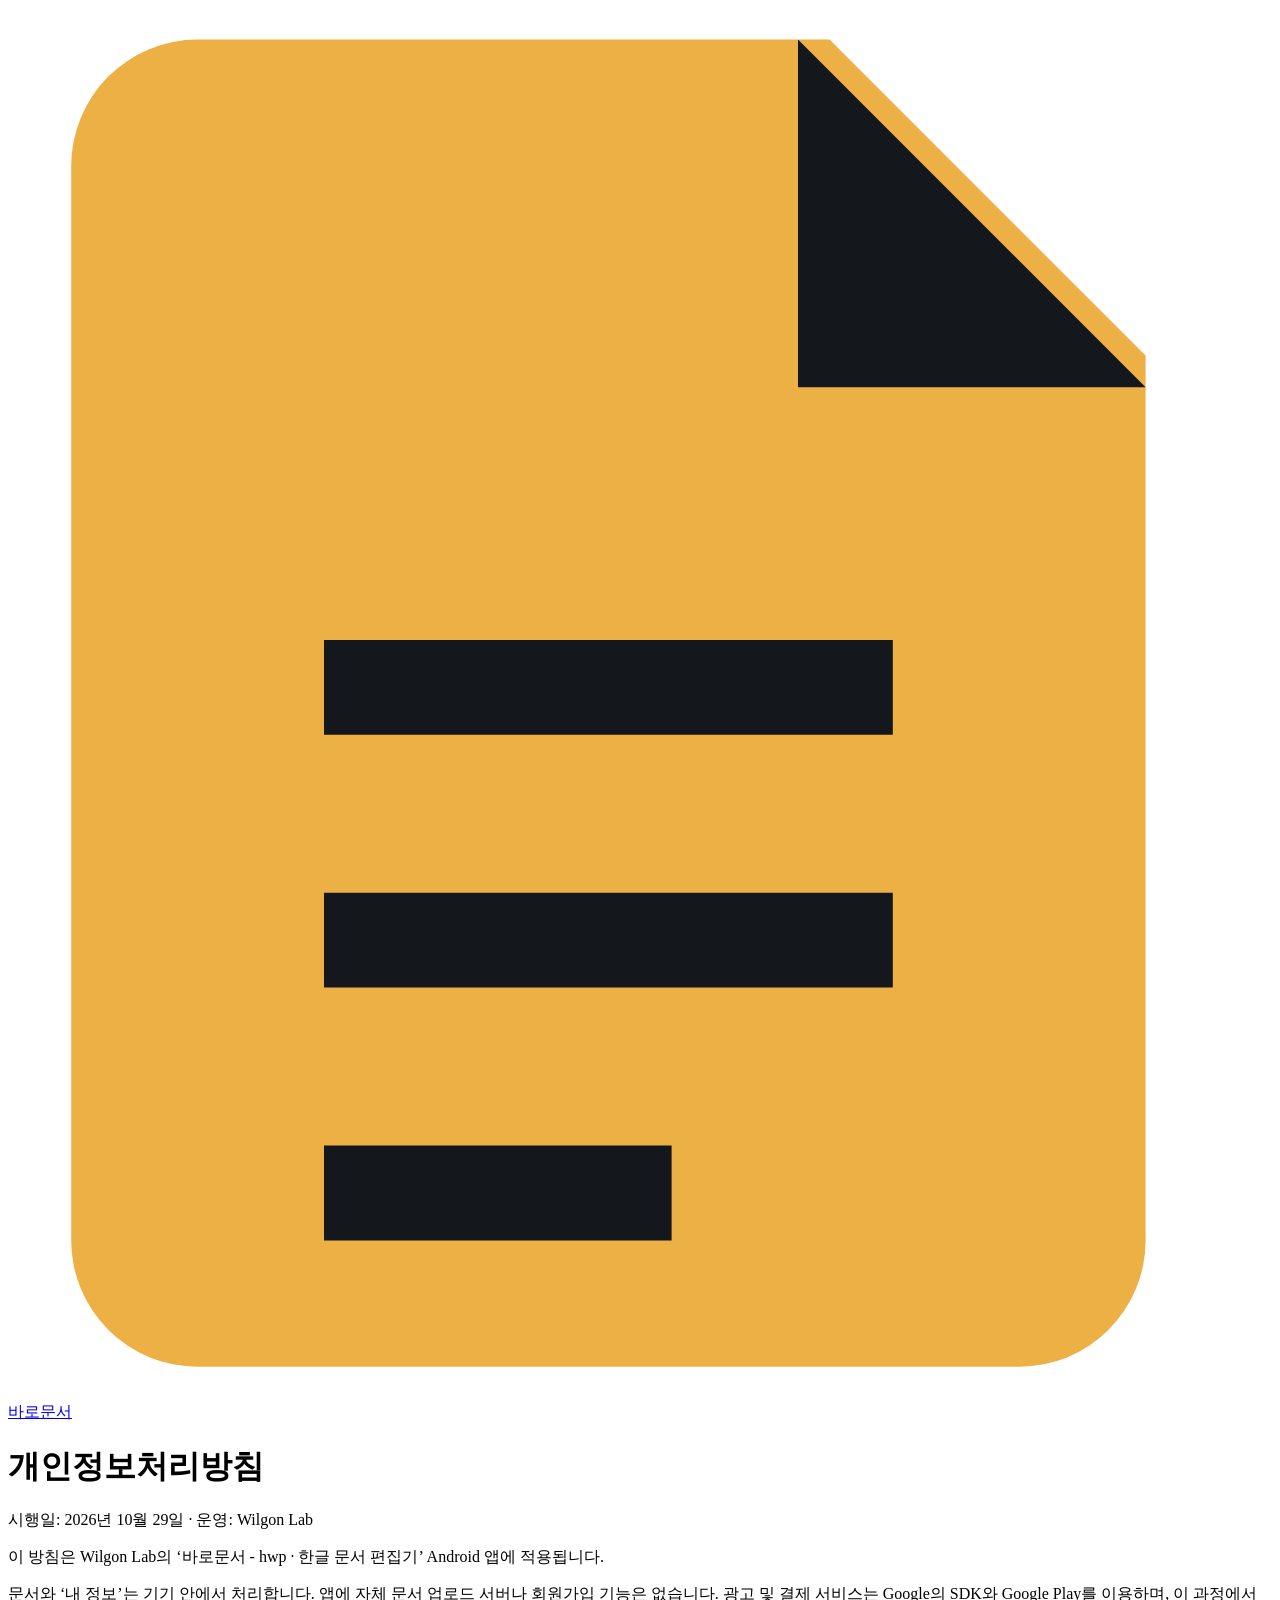
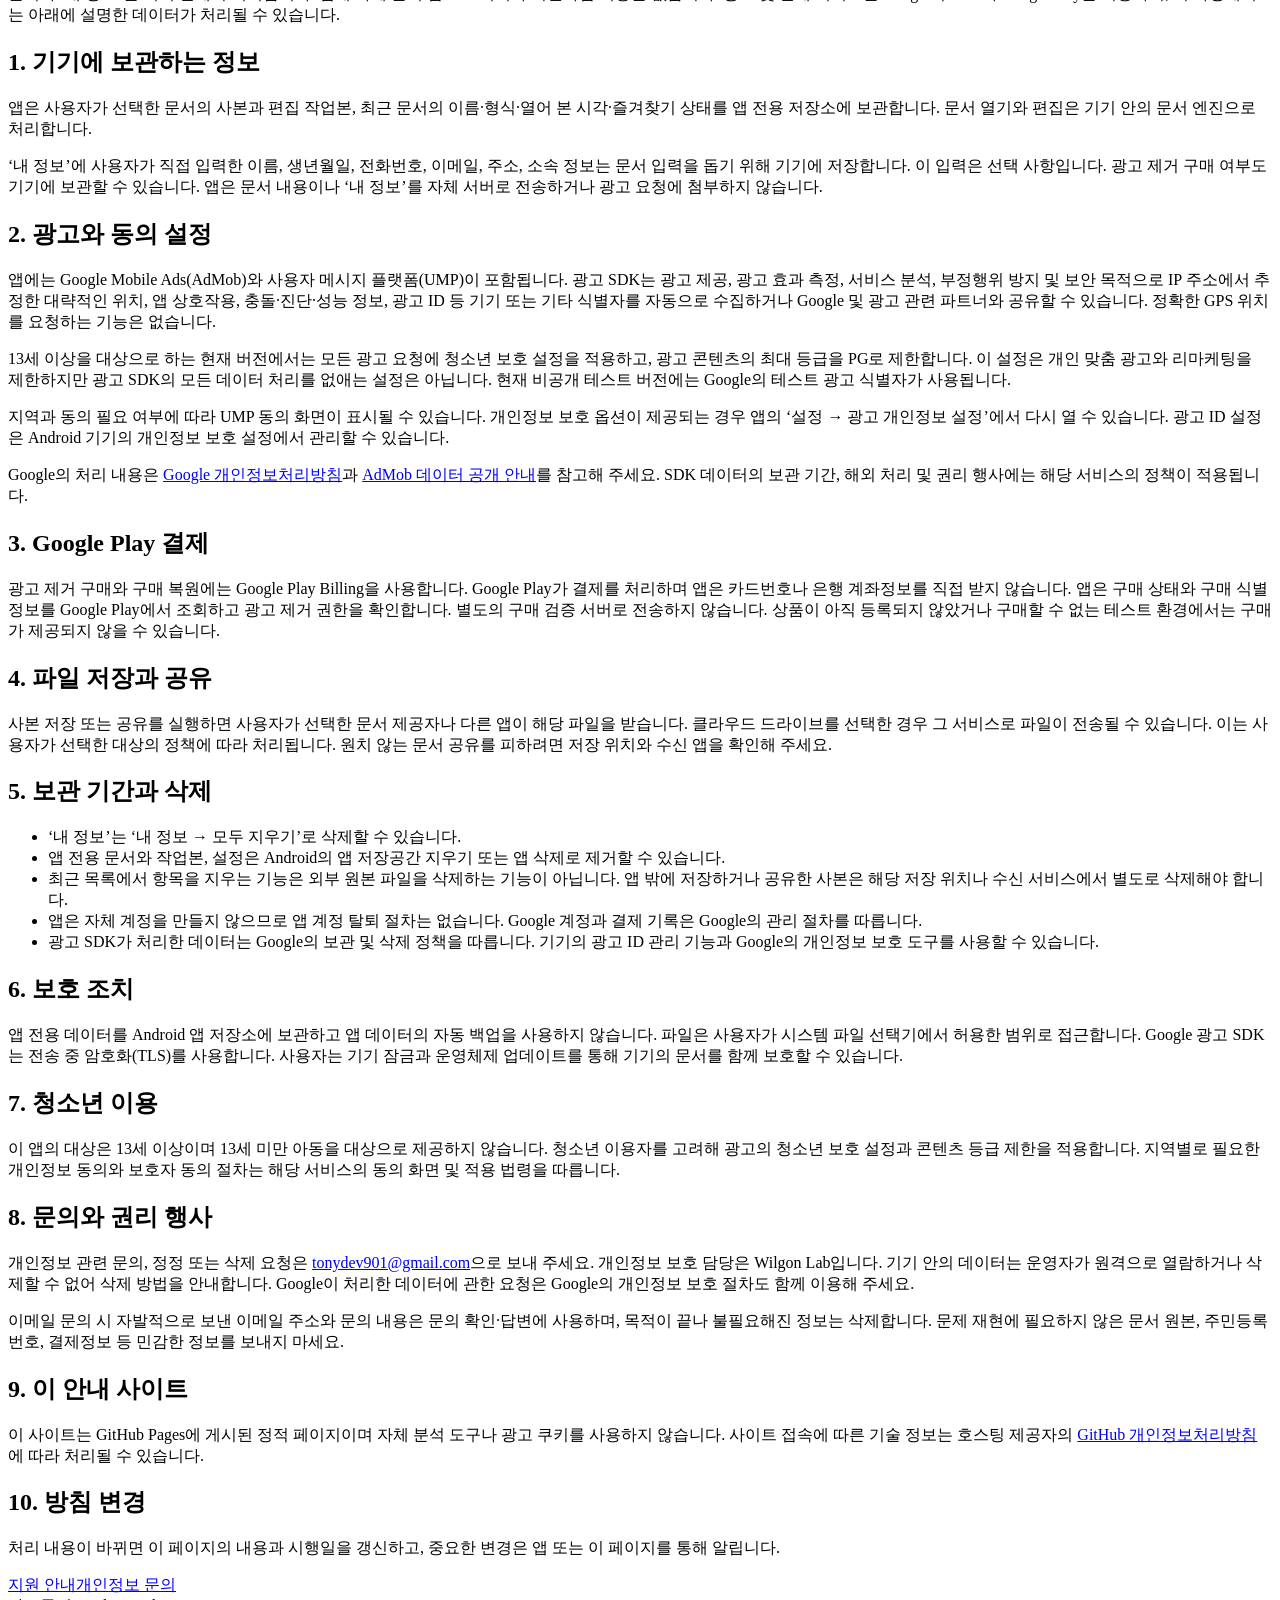
==== privacy.html @ 57d873c5 "Publish BaroDocs support and privacy notice" ====
<!doctype html>
<html lang="ko"><head><meta charset="utf-8"><meta name="viewport" content="width=device-width,initial-scale=1"><meta name="description" content="바로문서의 문서 처리, 광고, 결제 및 개인정보 삭제 안내"><title>개인정보처리방침 · 바로문서</title><link rel="stylesheet" href="site.css"></head><body>
<header><div class="wrap"><a class="brand" href="./"><svg aria-hidden="true" viewBox="0 0 40 44"><path fill="#edb044" d="M6 1h20l10 10v28a4 4 0 0 1-4 4H6a4 4 0 0 1-4-4V5a4 4 0 0 1 4-4Z"/><path fill="#14171b" d="M25 1v11h11ZM10 20h18v3H10Zm0 8h18v3H10Zm0 8h11v3H10Z"/></svg>바로문서</a></div></header>
<main class="wrap"><h1>개인정보처리방침</h1><p class="meta">시행일: 2026년 10월 29일 · 운영: Wilgon Lab</p>
<p class="intro">이 방침은 Wilgon Lab의 ‘바로문서 - hwp · 한글 문서 편집기’ Android 앱에 적용됩니다.</p>
<div class="summary"><p>문서와 ‘내 정보’는 기기 안에서 처리합니다. 앱에 자체 문서 업로드 서버나 회원가입 기능은 없습니다. 광고 및 결제 서비스는 Google의 SDK와 Google Play를 이용하며, 이 과정에서는 아래에 설명한 데이터가 처리될 수 있습니다.</p></div>
<h2>1. 기기에 보관하는 정보</h2>
<p>앱은 사용자가 선택한 문서의 사본과 편집 작업본, 최근 문서의 이름·형식·열어 본 시각·즐겨찾기 상태를 앱 전용 저장소에 보관합니다. 문서 열기와 편집은 기기 안의 문서 엔진으로 처리합니다.</p>
<p>‘내 정보’에 사용자가 직접 입력한 이름, 생년월일, 전화번호, 이메일, 주소, 소속 정보는 문서 입력을 돕기 위해 기기에 저장합니다. 이 입력은 선택 사항입니다. 광고 제거 구매 여부도 기기에 보관할 수 있습니다. 앱은 문서 내용이나 ‘내 정보’를 자체 서버로 전송하거나 광고 요청에 첨부하지 않습니다.</p>
<h2>2. 광고와 동의 설정</h2>
<p>앱에는 Google Mobile Ads(AdMob)와 사용자 메시지 플랫폼(UMP)이 포함됩니다. 광고 SDK는 광고 제공, 광고 효과 측정, 서비스 분석, 부정행위 방지 및 보안 목적으로 IP 주소에서 추정한 대략적인 위치, 앱 상호작용, 충돌·진단·성능 정보, 광고 ID 등 기기 또는 기타 식별자를 자동으로 수집하거나 Google 및 광고 관련 파트너와 공유할 수 있습니다. 정확한 GPS 위치를 요청하는 기능은 없습니다.</p>
<p>13세 이상을 대상으로 하는 현재 버전에서는 모든 광고 요청에 청소년 보호 설정을 적용하고, 광고 콘텐츠의 최대 등급을 PG로 제한합니다. 이 설정은 개인 맞춤 광고와 리마케팅을 제한하지만 광고 SDK의 모든 데이터 처리를 없애는 설정은 아닙니다. 현재 비공개 테스트 버전에는 Google의 테스트 광고 식별자가 사용됩니다.</p>
<p>지역과 동의 필요 여부에 따라 UMP 동의 화면이 표시될 수 있습니다. 개인정보 보호 옵션이 제공되는 경우 앱의 ‘설정 → 광고 개인정보 설정’에서 다시 열 수 있습니다. 광고 ID 설정은 Android 기기의 개인정보 보호 설정에서 관리할 수 있습니다.</p>
<p>Google의 처리 내용은 <a href="https://policies.google.com/privacy?hl=ko">Google 개인정보처리방침</a>과 <a href="https://developers.google.com/admob/android/privacy/play-data-disclosure?hl=ko">AdMob 데이터 공개 안내</a>를 참고해 주세요. SDK 데이터의 보관 기간, 해외 처리 및 권리 행사에는 해당 서비스의 정책이 적용됩니다.</p>
<h2>3. Google Play 결제</h2>
<p>광고 제거 구매와 구매 복원에는 Google Play Billing을 사용합니다. Google Play가 결제를 처리하며 앱은 카드번호나 은행 계좌정보를 직접 받지 않습니다. 앱은 구매 상태와 구매 식별 정보를 Google Play에서 조회하고 광고 제거 권한을 확인합니다. 별도의 구매 검증 서버로 전송하지 않습니다. 상품이 아직 등록되지 않았거나 구매할 수 없는 테스트 환경에서는 구매가 제공되지 않을 수 있습니다.</p>
<h2>4. 파일 저장과 공유</h2>
<p>사본 저장 또는 공유를 실행하면 사용자가 선택한 문서 제공자나 다른 앱이 해당 파일을 받습니다. 클라우드 드라이브를 선택한 경우 그 서비스로 파일이 전송될 수 있습니다. 이는 사용자가 선택한 대상의 정책에 따라 처리됩니다. 원치 않는 문서 공유를 피하려면 저장 위치와 수신 앱을 확인해 주세요.</p>
<h2>5. 보관 기간과 삭제</h2>
<ul><li>‘내 정보’는 ‘내 정보 → 모두 지우기’로 삭제할 수 있습니다.</li><li>앱 전용 문서와 작업본, 설정은 Android의 앱 저장공간 지우기 또는 앱 삭제로 제거할 수 있습니다.</li><li>최근 목록에서 항목을 지우는 기능은 외부 원본 파일을 삭제하는 기능이 아닙니다. 앱 밖에 저장하거나 공유한 사본은 해당 저장 위치나 수신 서비스에서 별도로 삭제해야 합니다.</li><li>앱은 자체 계정을 만들지 않으므로 앱 계정 탈퇴 절차는 없습니다. Google 계정과 결제 기록은 Google의 관리 절차를 따릅니다.</li><li>광고 SDK가 처리한 데이터는 Google의 보관 및 삭제 정책을 따릅니다. 기기의 광고 ID 관리 기능과 Google의 개인정보 보호 도구를 사용할 수 있습니다.</li></ul>
<h2>6. 보호 조치</h2>
<p>앱 전용 데이터를 Android 앱 저장소에 보관하고 앱 데이터의 자동 백업을 사용하지 않습니다. 파일은 사용자가 시스템 파일 선택기에서 허용한 범위로 접근합니다. Google 광고 SDK는 전송 중 암호화(TLS)를 사용합니다. 사용자는 기기 잠금과 운영체제 업데이트를 통해 기기의 문서를 함께 보호할 수 있습니다.</p>
<h2>7. 청소년 이용</h2>
<p>이 앱의 대상은 13세 이상이며 13세 미만 아동을 대상으로 제공하지 않습니다. 청소년 이용자를 고려해 광고의 청소년 보호 설정과 콘텐츠 등급 제한을 적용합니다. 지역별로 필요한 개인정보 동의와 보호자 동의 절차는 해당 서비스의 동의 화면 및 적용 법령을 따릅니다.</p>
<h2>8. 문의와 권리 행사</h2>
<p>개인정보 관련 문의, 정정 또는 삭제 요청은 <a class="mail" href="mailto:tonydev901@gmail.com">tonydev901@gmail.com</a>으로 보내 주세요. 개인정보 보호 담당은 Wilgon Lab입니다. 기기 안의 데이터는 운영자가 원격으로 열람하거나 삭제할 수 없어 삭제 방법을 안내합니다. Google이 처리한 데이터에 관한 요청은 Google의 개인정보 보호 절차도 함께 이용해 주세요.</p>
<p>이메일 문의 시 자발적으로 보낸 이메일 주소와 문의 내용은 문의 확인·답변에 사용하며, 목적이 끝나 불필요해진 정보는 삭제합니다. 문제 재현에 필요하지 않은 문서 원본, 주민등록번호, 결제정보 등 민감한 정보를 보내지 마세요.</p>
<h2>9. 이 안내 사이트</h2>
<p>이 사이트는 GitHub Pages에 게시된 정적 페이지이며 자체 분석 도구나 광고 쿠키를 사용하지 않습니다. 사이트 접속에 따른 기술 정보는 호스팅 제공자의 <a href="https://docs.github.com/ko/site-policy/privacy-policies/github-general-privacy-statement">GitHub 개인정보처리방침</a>에 따라 처리될 수 있습니다.</p>
<h2>10. 방침 변경</h2>
<p>처리 내용이 바뀌면 이 페이지의 내용과 시행일을 갱신하고, 중요한 변경은 앱 또는 이 페이지를 통해 알립니다.</p>
<nav aria-label="관련 안내"><a href="./">지원 안내</a><a class="mail" href="mailto:tonydev901@gmail.com">개인정보 문의</a></nav></main>
<footer><div class="wrap">바로문서 · Wilgon Lab</div></footer></body></html>
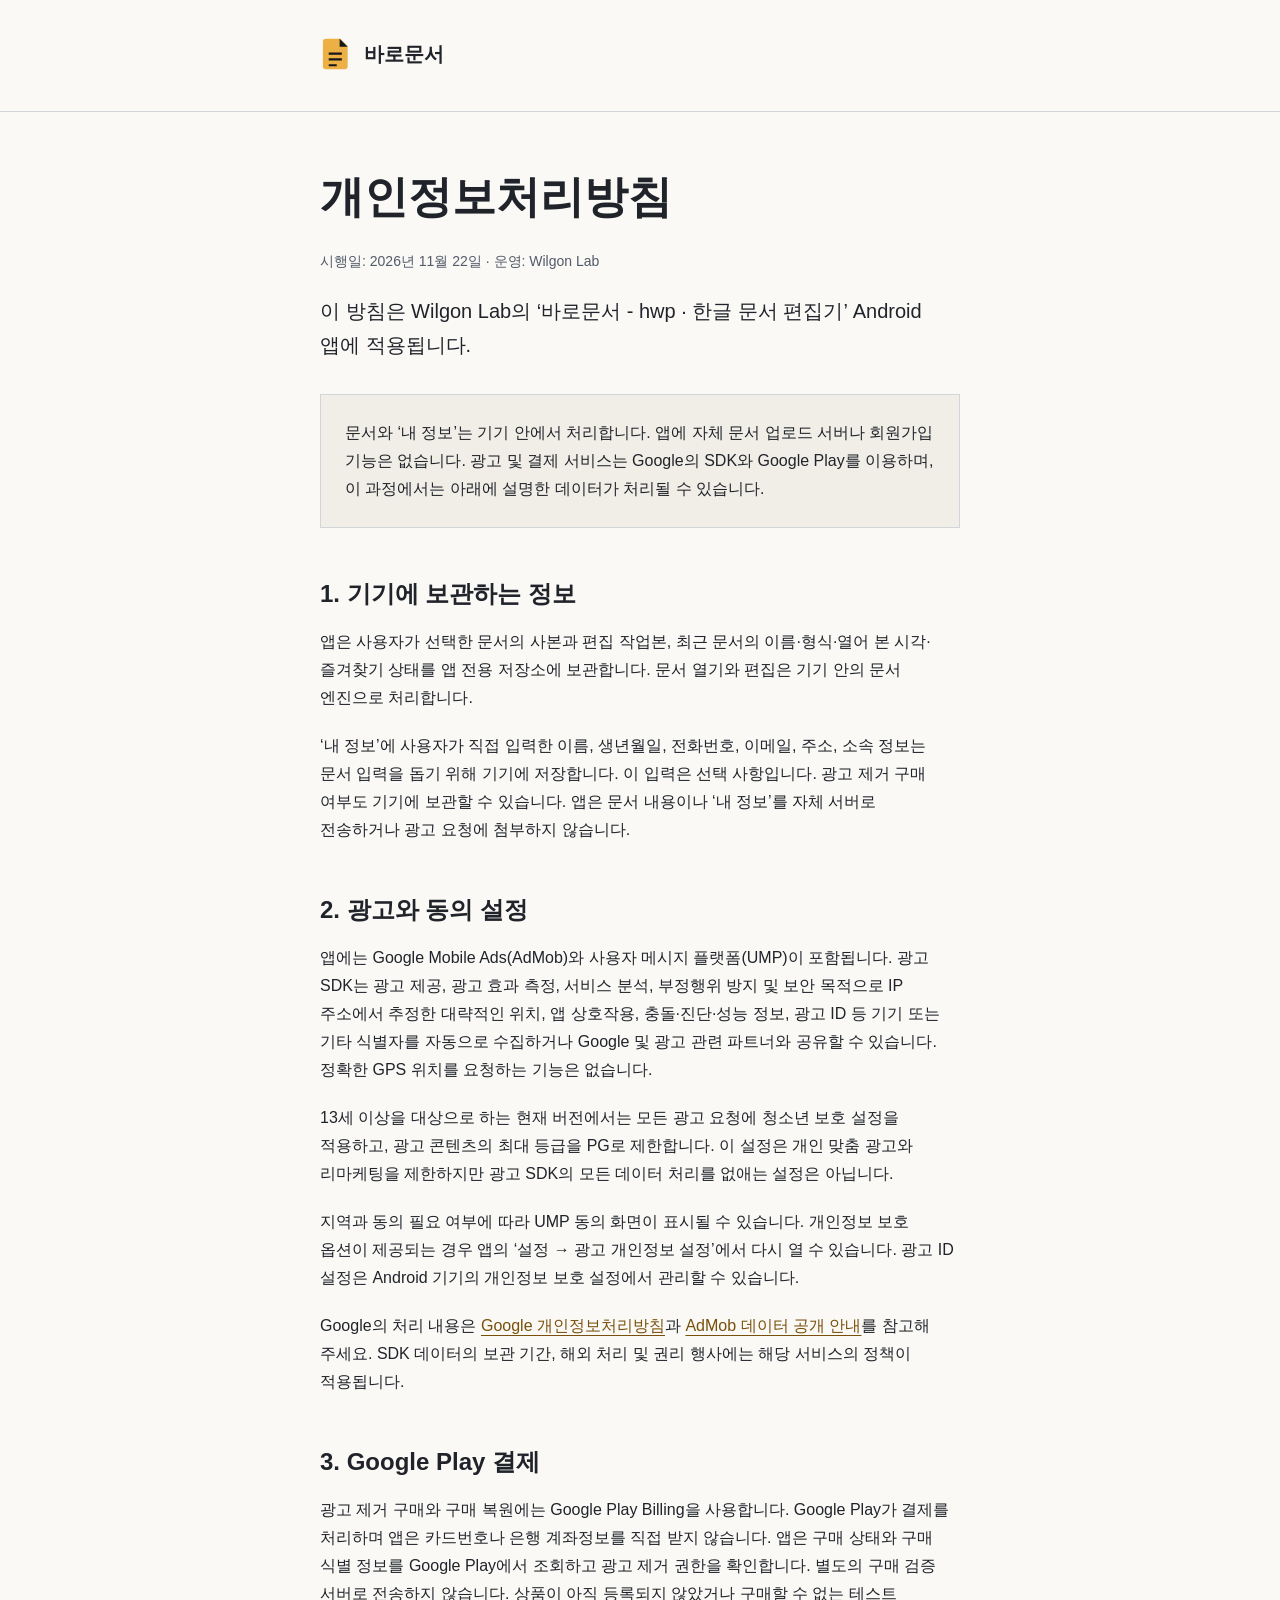
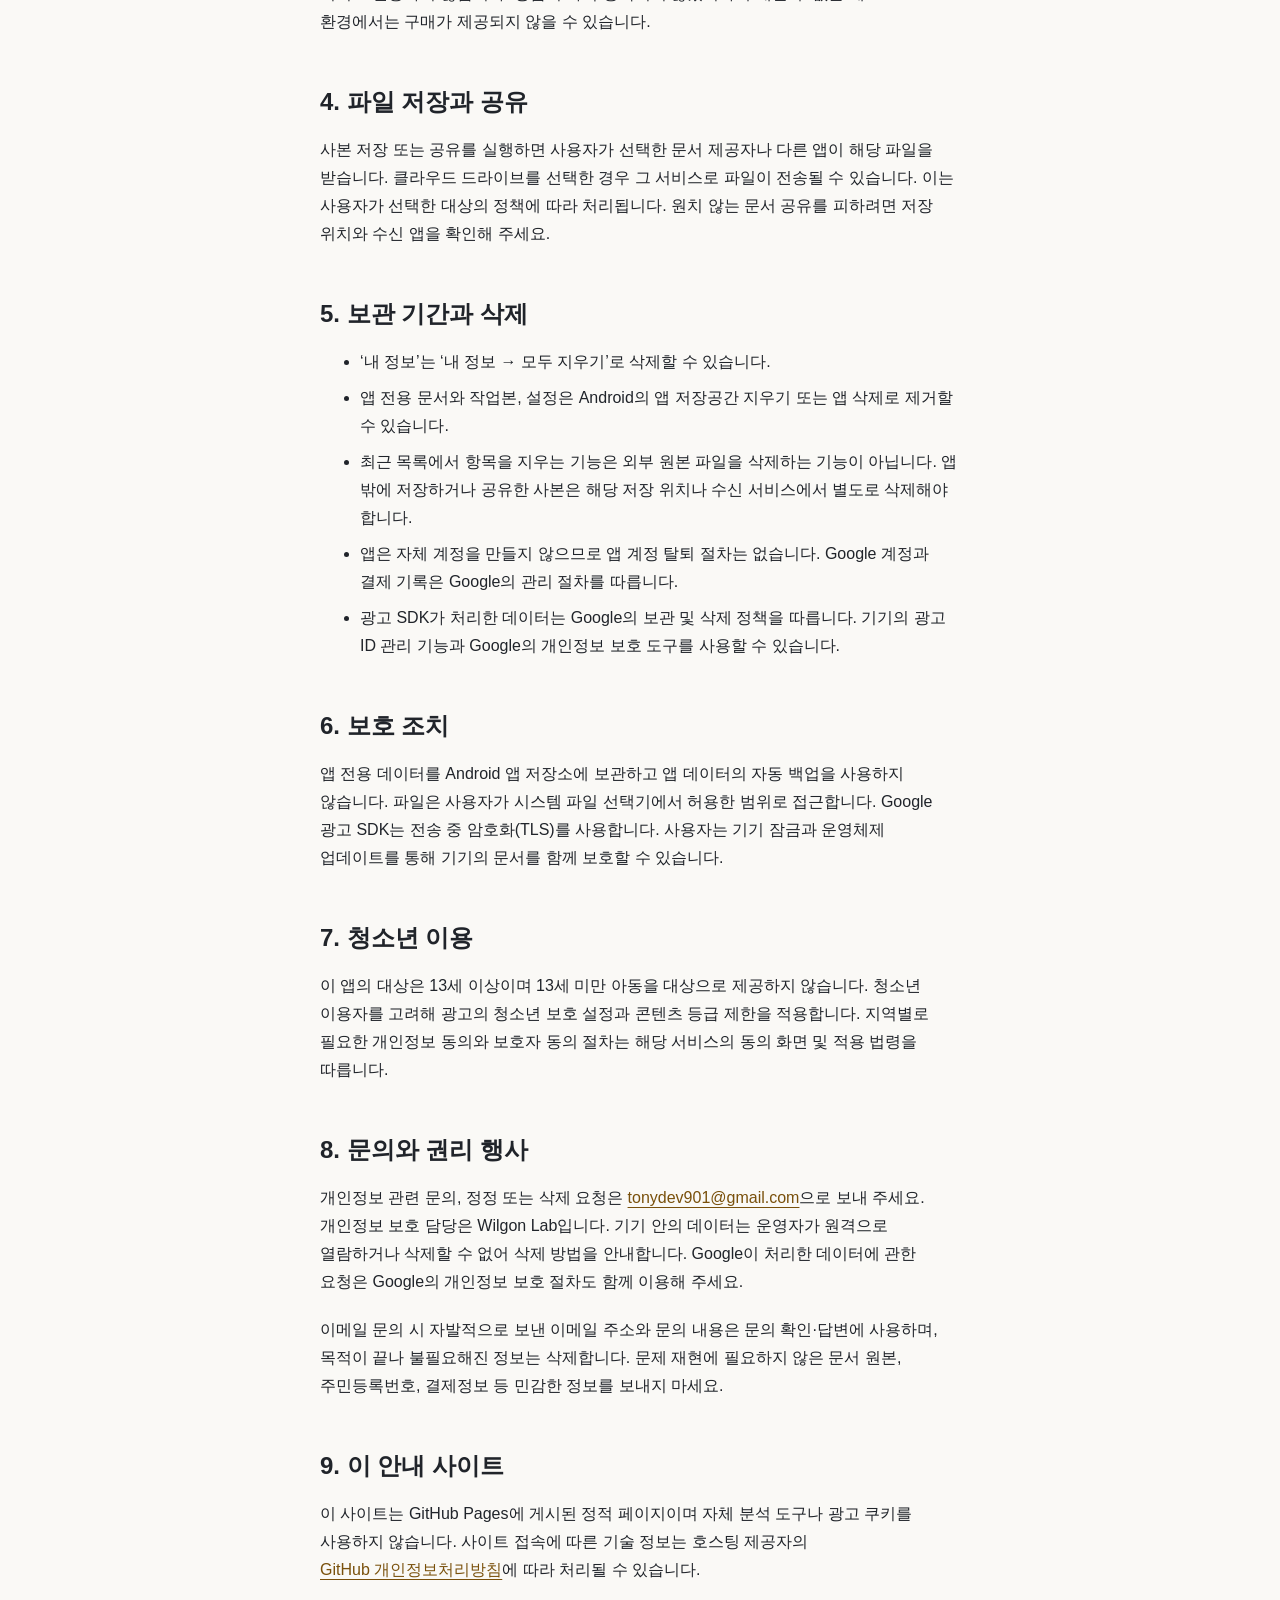
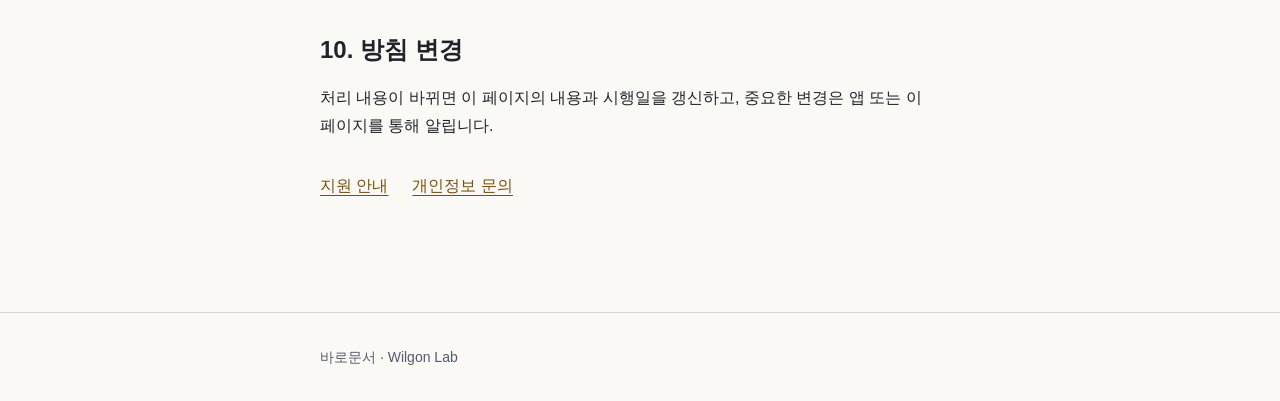
==== commit 92664abf: "Update privacy policy effective date and remove closed-test ad note" ====
--- a/privacy.html
+++ b/privacy.html
@@ -1,7 +1,7 @@
 <!doctype html>
 <html lang="ko"><head><meta charset="utf-8"><meta name="viewport" content="width=device-width,initial-scale=1"><meta name="description" content="바로문서의 문서 처리, 광고, 결제 및 개인정보 삭제 안내"><title>개인정보처리방침 · 바로문서</title><link rel="stylesheet" href="site.css"></head><body>
 <header><div class="wrap"><a class="brand" href="./"><svg aria-hidden="true" viewBox="0 0 40 44"><path fill="#edb044" d="M6 1h20l10 10v28a4 4 0 0 1-4 4H6a4 4 0 0 1-4-4V5a4 4 0 0 1 4-4Z"/><path fill="#14171b" d="M25 1v11h11ZM10 20h18v3H10Zm0 8h18v3H10Zm0 8h11v3H10Z"/></svg>바로문서</a></div></header>
-<main class="wrap"><h1>개인정보처리방침</h1><p class="meta">시행일: 2026년 10월 29일 · 운영: Wilgon Lab</p>
+<main class="wrap"><h1>개인정보처리방침</h1><p class="meta">시행일: 2026년 11월 22일 · 운영: Wilgon Lab</p>
 <p class="intro">이 방침은 Wilgon Lab의 ‘바로문서 - hwp · 한글 문서 편집기’ Android 앱에 적용됩니다.</p>
 <div class="summary"><p>문서와 ‘내 정보’는 기기 안에서 처리합니다. 앱에 자체 문서 업로드 서버나 회원가입 기능은 없습니다. 광고 및 결제 서비스는 Google의 SDK와 Google Play를 이용하며, 이 과정에서는 아래에 설명한 데이터가 처리될 수 있습니다.</p></div>
 <h2>1. 기기에 보관하는 정보</h2>
@@ -9,7 +9,7 @@
 <p>‘내 정보’에 사용자가 직접 입력한 이름, 생년월일, 전화번호, 이메일, 주소, 소속 정보는 문서 입력을 돕기 위해 기기에 저장합니다. 이 입력은 선택 사항입니다. 광고 제거 구매 여부도 기기에 보관할 수 있습니다. 앱은 문서 내용이나 ‘내 정보’를 자체 서버로 전송하거나 광고 요청에 첨부하지 않습니다.</p>
 <h2>2. 광고와 동의 설정</h2>
 <p>앱에는 Google Mobile Ads(AdMob)와 사용자 메시지 플랫폼(UMP)이 포함됩니다. 광고 SDK는 광고 제공, 광고 효과 측정, 서비스 분석, 부정행위 방지 및 보안 목적으로 IP 주소에서 추정한 대략적인 위치, 앱 상호작용, 충돌·진단·성능 정보, 광고 ID 등 기기 또는 기타 식별자를 자동으로 수집하거나 Google 및 광고 관련 파트너와 공유할 수 있습니다. 정확한 GPS 위치를 요청하는 기능은 없습니다.</p>
-<p>13세 이상을 대상으로 하는 현재 버전에서는 모든 광고 요청에 청소년 보호 설정을 적용하고, 광고 콘텐츠의 최대 등급을 PG로 제한합니다. 이 설정은 개인 맞춤 광고와 리마케팅을 제한하지만 광고 SDK의 모든 데이터 처리를 없애는 설정은 아닙니다. 현재 비공개 테스트 버전에는 Google의 테스트 광고 식별자가 사용됩니다.</p>
+<p>13세 이상을 대상으로 하는 현재 버전에서는 모든 광고 요청에 청소년 보호 설정을 적용하고, 광고 콘텐츠의 최대 등급을 PG로 제한합니다. 이 설정은 개인 맞춤 광고와 리마케팅을 제한하지만 광고 SDK의 모든 데이터 처리를 없애는 설정은 아닙니다.</p>
 <p>지역과 동의 필요 여부에 따라 UMP 동의 화면이 표시될 수 있습니다. 개인정보 보호 옵션이 제공되는 경우 앱의 ‘설정 → 광고 개인정보 설정’에서 다시 열 수 있습니다. 광고 ID 설정은 Android 기기의 개인정보 보호 설정에서 관리할 수 있습니다.</p>
 <p>Google의 처리 내용은 <a href="https://policies.google.com/privacy?hl=ko">Google 개인정보처리방침</a>과 <a href="https://developers.google.com/admob/android/privacy/play-data-disclosure?hl=ko">AdMob 데이터 공개 안내</a>를 참고해 주세요. SDK 데이터의 보관 기간, 해외 처리 및 권리 행사에는 해당 서비스의 정책이 적용됩니다.</p>
 <h2>3. Google Play 결제</h2>
--- a/site.css
+++ b/site.css
@@ -0,0 +1,2 @@
+:root{color-scheme:dark light;--bg:#14171b;--surface:#1c2026;--ink:#edf0f4;--muted:#adb5c1;--line:#343b46;--accent:#edb044}
+*{box-sizing:border-box}html{scroll-behavior:smooth}body{margin:0;background:var(--bg);color:var(--ink);font:16px/1.75 'Apple SD Gothic Neo','Noto Sans KR','Malgun Gothic',sans-serif;word-break:keep-all;overflow-wrap:break-word}a{color:var(--accent);text-underline-offset:4px;display:inline-block;min-height:28px}a:focus-visible{outline:2px solid var(--accent);outline-offset:5px}.wrap{width:min(100% - 48px,640px);margin:auto}header{padding:32px 0;border-bottom:1px solid var(--line)}.brand{display:inline-flex;align-items:center;gap:12px;color:var(--ink);text-decoration:none;font-weight:700;font-size:20px;min-height:44px}.brand svg{width:32px;height:32px}main{padding:56px 0 80px}h1{font-size:clamp(30px,6vw,44px);line-height:1.3;margin:0 0 24px;text-wrap:balance}h2{font-size:24px;line-height:1.5;margin:48px 0 16px}p,ul,ol{margin:0 0 20px}li+li{margin-top:8px}.intro{font-size:20px;line-height:1.7}.meta{color:var(--muted);font-size:14px}.summary{padding:24px;background:var(--surface);border:1px solid var(--line);margin:32px 0}.summary p:last-child{margin-bottom:0}nav{display:flex;flex-wrap:wrap;gap:8px 24px;margin:24px 0}nav a{display:inline-flex;align-items:center;min-height:44px}footer{border-top:1px solid var(--line);padding:32px 0;color:var(--muted);font-size:14px}.mail{overflow-wrap:anywhere}@media(max-width:500px){.wrap{width:calc(100% - 40px)}a{min-height:44px}header{padding:20px 0}main{padding:40px 0 56px}h2{font-size:24px}.summary{padding:20px}}@media(prefers-color-scheme:light){:root{--bg:#faf9f6;--surface:#f1eee7;--ink:#20242a;--muted:#525b68;--line:#d1d4d9;--accent:#79500b}}@media(prefers-reduced-motion:reduce){html{scroll-behavior:auto}}
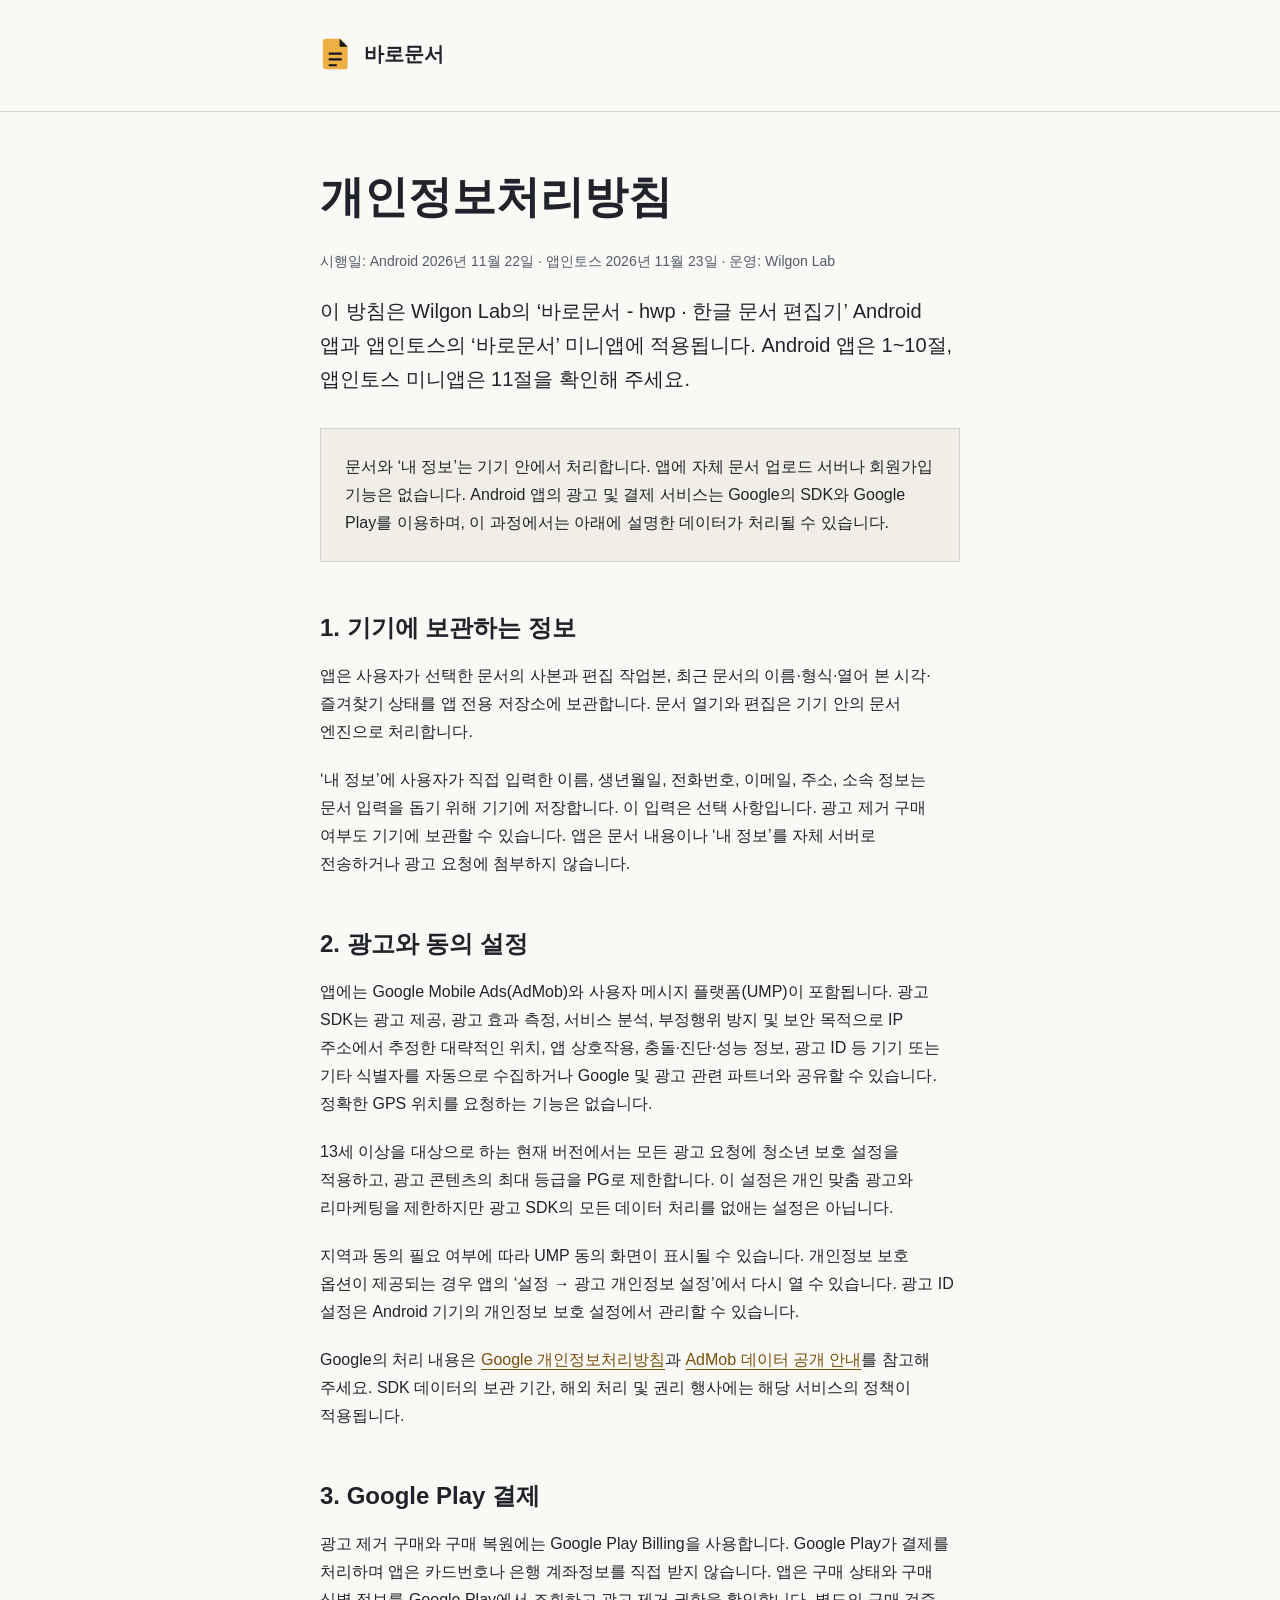
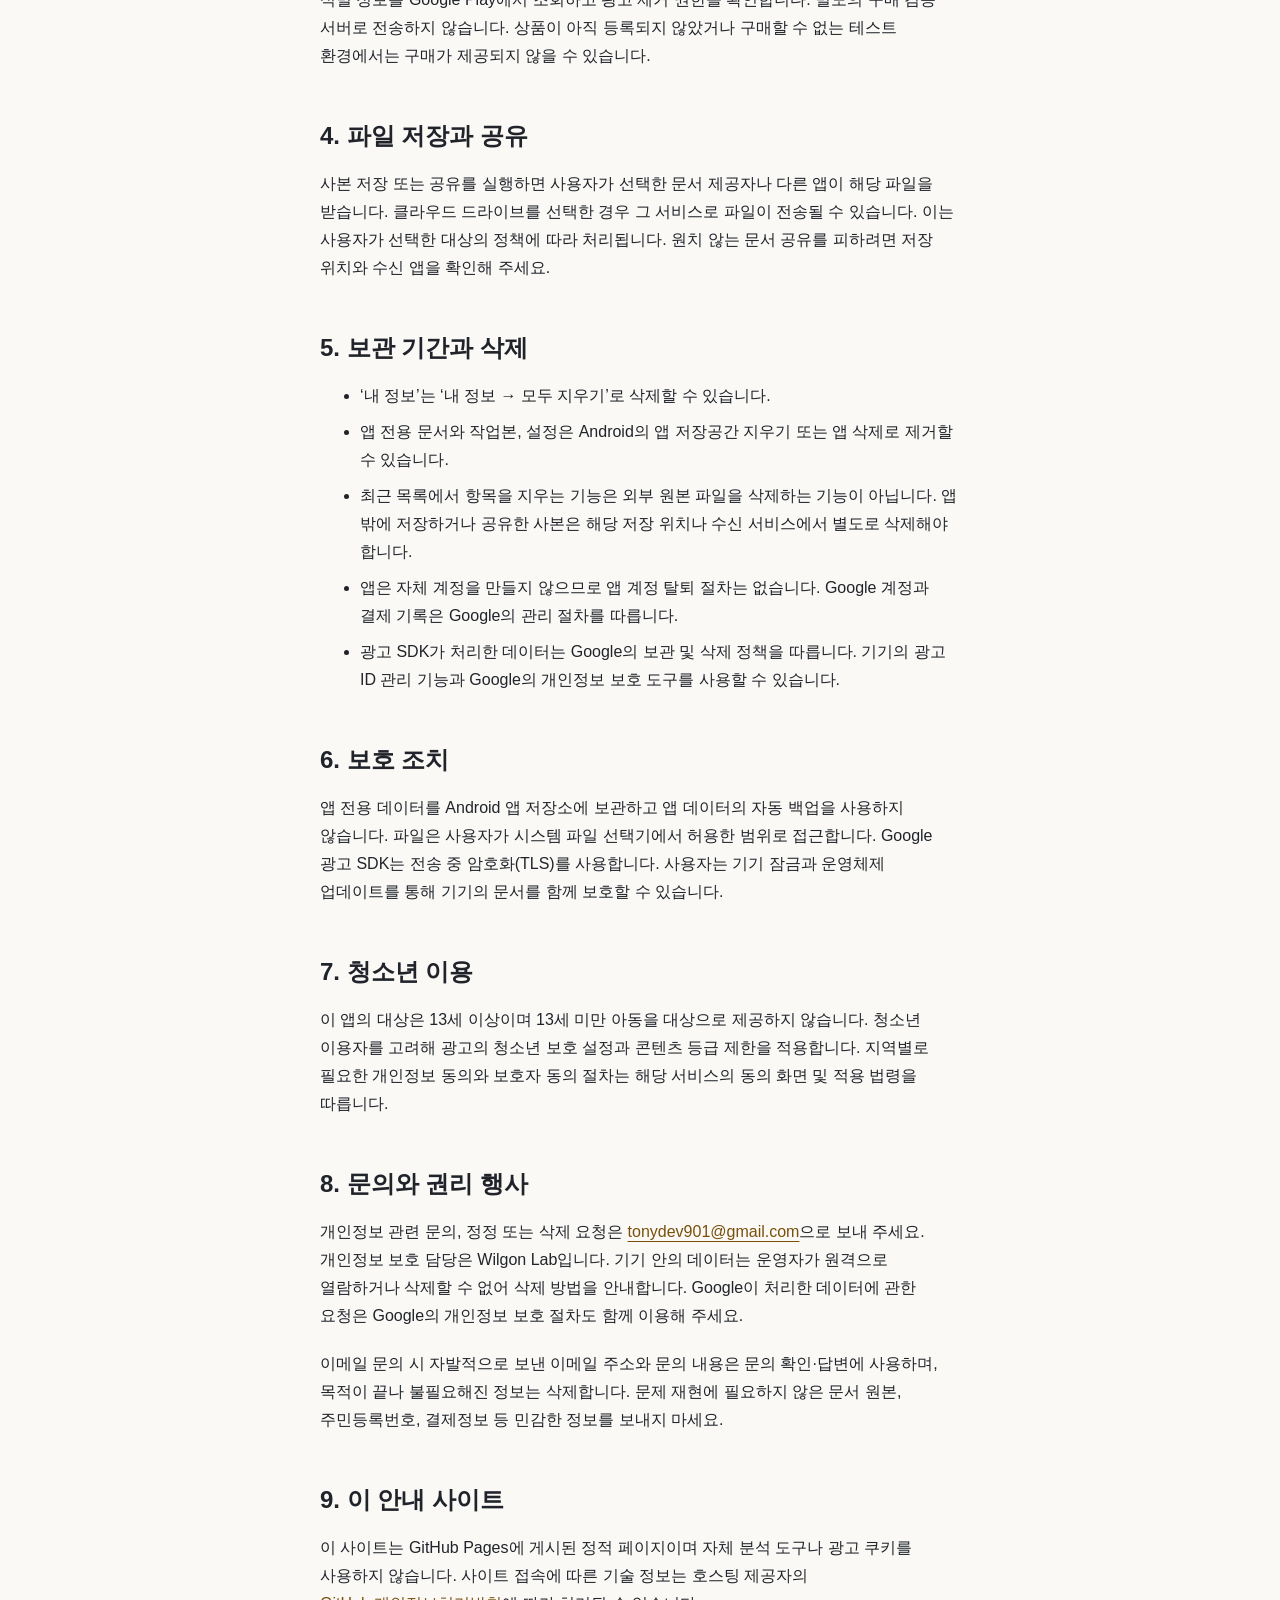
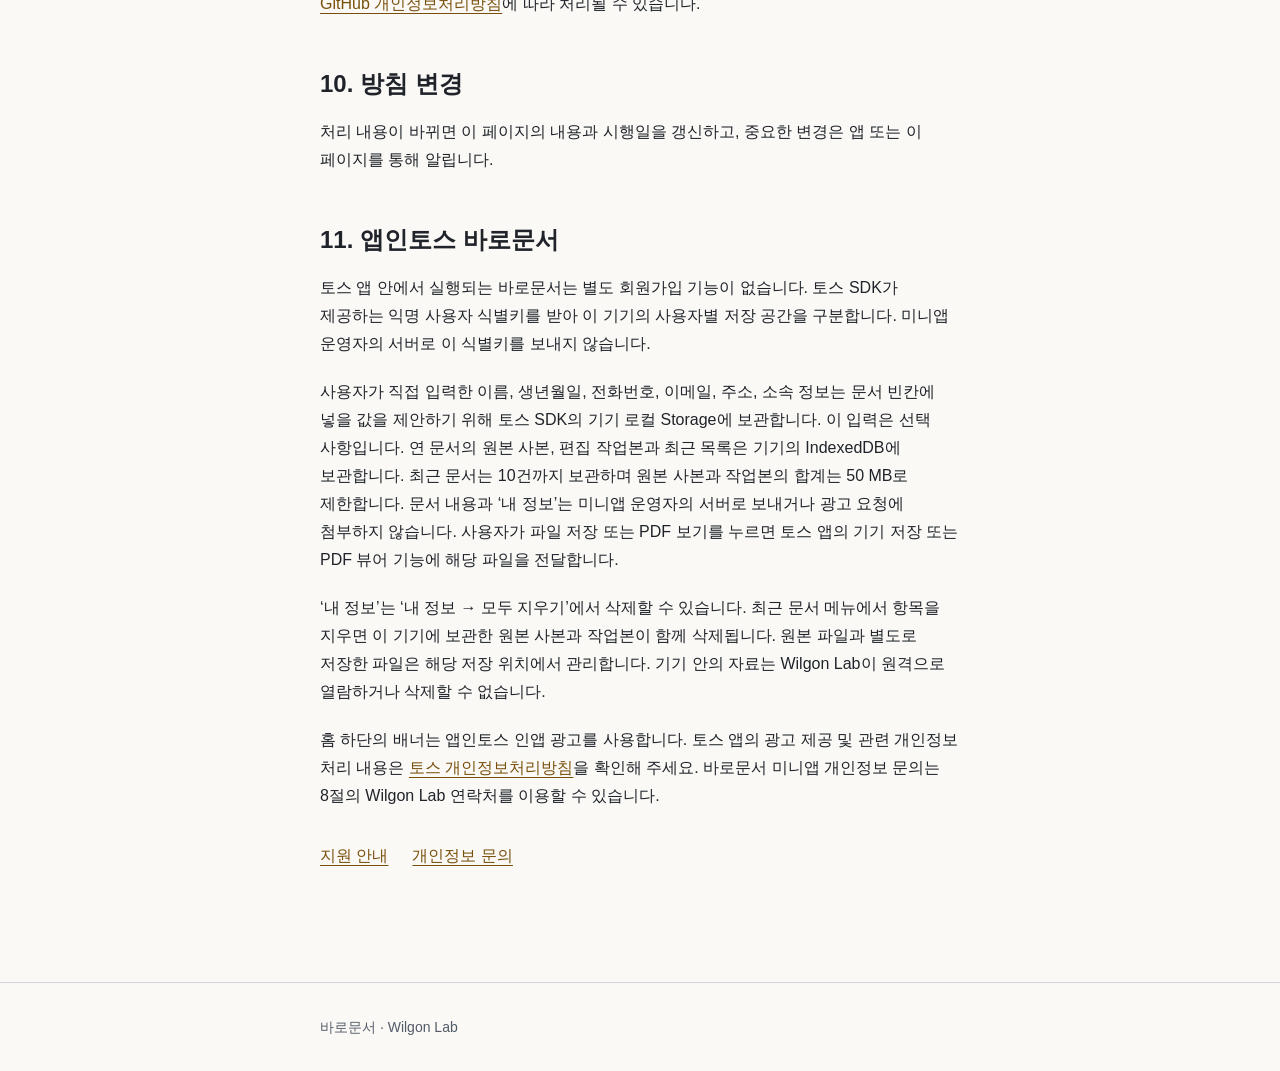
==== commit 3b76d07f: "앱인토스 바로문서 개인정보 처리 안내 추가" ====
--- a/privacy.html
+++ b/privacy.html
@@ -1,9 +1,9 @@
 <!doctype html>
 <html lang="ko"><head><meta charset="utf-8"><meta name="viewport" content="width=device-width,initial-scale=1"><meta name="description" content="바로문서의 문서 처리, 광고, 결제 및 개인정보 삭제 안내"><title>개인정보처리방침 · 바로문서</title><link rel="stylesheet" href="site.css"></head><body>
 <header><div class="wrap"><a class="brand" href="./"><svg aria-hidden="true" viewBox="0 0 40 44"><path fill="#edb044" d="M6 1h20l10 10v28a4 4 0 0 1-4 4H6a4 4 0 0 1-4-4V5a4 4 0 0 1 4-4Z"/><path fill="#14171b" d="M25 1v11h11ZM10 20h18v3H10Zm0 8h18v3H10Zm0 8h11v3H10Z"/></svg>바로문서</a></div></header>
-<main class="wrap"><h1>개인정보처리방침</h1><p class="meta">시행일: 2026년 11월 22일 · 운영: Wilgon Lab</p>
-<p class="intro">이 방침은 Wilgon Lab의 ‘바로문서 - hwp · 한글 문서 편집기’ Android 앱에 적용됩니다.</p>
-<div class="summary"><p>문서와 ‘내 정보’는 기기 안에서 처리합니다. 앱에 자체 문서 업로드 서버나 회원가입 기능은 없습니다. 광고 및 결제 서비스는 Google의 SDK와 Google Play를 이용하며, 이 과정에서는 아래에 설명한 데이터가 처리될 수 있습니다.</p></div>
+<main class="wrap"><h1>개인정보처리방침</h1><p class="meta">시행일: Android 2026년 11월 22일 · 앱인토스 2026년 11월 23일 · 운영: Wilgon Lab</p>
+<p class="intro">이 방침은 Wilgon Lab의 ‘바로문서 - hwp · 한글 문서 편집기’ Android 앱과 앱인토스의 ‘바로문서’ 미니앱에 적용됩니다. Android 앱은 1~10절, 앱인토스 미니앱은 11절을 확인해 주세요.</p>
+<div class="summary"><p>문서와 ‘내 정보’는 기기 안에서 처리합니다. 앱에 자체 문서 업로드 서버나 회원가입 기능은 없습니다. Android 앱의 광고 및 결제 서비스는 Google의 SDK와 Google Play를 이용하며, 이 과정에서는 아래에 설명한 데이터가 처리될 수 있습니다.</p></div>
 <h2>1. 기기에 보관하는 정보</h2>
 <p>앱은 사용자가 선택한 문서의 사본과 편집 작업본, 최근 문서의 이름·형식·열어 본 시각·즐겨찾기 상태를 앱 전용 저장소에 보관합니다. 문서 열기와 편집은 기기 안의 문서 엔진으로 처리합니다.</p>
 <p>‘내 정보’에 사용자가 직접 입력한 이름, 생년월일, 전화번호, 이메일, 주소, 소속 정보는 문서 입력을 돕기 위해 기기에 저장합니다. 이 입력은 선택 사항입니다. 광고 제거 구매 여부도 기기에 보관할 수 있습니다. 앱은 문서 내용이나 ‘내 정보’를 자체 서버로 전송하거나 광고 요청에 첨부하지 않습니다.</p>
@@ -29,5 +29,12 @@
 <p>이 사이트는 GitHub Pages에 게시된 정적 페이지이며 자체 분석 도구나 광고 쿠키를 사용하지 않습니다. 사이트 접속에 따른 기술 정보는 호스팅 제공자의 <a href="https://docs.github.com/ko/site-policy/privacy-policies/github-general-privacy-statement">GitHub 개인정보처리방침</a>에 따라 처리될 수 있습니다.</p>
 <h2>10. 방침 변경</h2>
 <p>처리 내용이 바뀌면 이 페이지의 내용과 시행일을 갱신하고, 중요한 변경은 앱 또는 이 페이지를 통해 알립니다.</p>
+<section id="apps-in-toss">
+<h2>11. 앱인토스 바로문서</h2>
+<p>토스 앱 안에서 실행되는 바로문서는 별도 회원가입 기능이 없습니다. 토스 SDK가 제공하는 익명 사용자 식별키를 받아 이 기기의 사용자별 저장 공간을 구분합니다. 미니앱 운영자의 서버로 이 식별키를 보내지 않습니다.</p>
+<p>사용자가 직접 입력한 이름, 생년월일, 전화번호, 이메일, 주소, 소속 정보는 문서 빈칸에 넣을 값을 제안하기 위해 토스 SDK의 기기 로컬 Storage에 보관합니다. 이 입력은 선택 사항입니다. 연 문서의 원본 사본, 편집 작업본과 최근 목록은 기기의 IndexedDB에 보관합니다. 최근 문서는 10건까지 보관하며 원본 사본과 작업본의 합계는 50 MB로 제한합니다. 문서 내용과 ‘내 정보’는 미니앱 운영자의 서버로 보내거나 광고 요청에 첨부하지 않습니다. 사용자가 파일 저장 또는 PDF 보기를 누르면 토스 앱의 기기 저장 또는 PDF 뷰어 기능에 해당 파일을 전달합니다.</p>
+<p>‘내 정보’는 ‘내 정보 → 모두 지우기’에서 삭제할 수 있습니다. 최근 문서 메뉴에서 항목을 지우면 이 기기에 보관한 원본 사본과 작업본이 함께 삭제됩니다. 원본 파일과 별도로 저장한 파일은 해당 저장 위치에서 관리합니다. 기기 안의 자료는 Wilgon Lab이 원격으로 열람하거나 삭제할 수 없습니다.</p>
+<p>홈 하단의 배너는 앱인토스 인앱 광고를 사용합니다. 토스 앱의 광고 제공 및 관련 개인정보 처리 내용은 <a href="https://privacy.toss.im/privacy-policy">토스 개인정보처리방침</a>을 확인해 주세요. 바로문서 미니앱 개인정보 문의는 8절의 Wilgon Lab 연락처를 이용할 수 있습니다.</p>
+</section>
 <nav aria-label="관련 안내"><a href="./">지원 안내</a><a class="mail" href="mailto:tonydev901@gmail.com">개인정보 문의</a></nav></main>
 <footer><div class="wrap">바로문서 · Wilgon Lab</div></footer></body></html>
